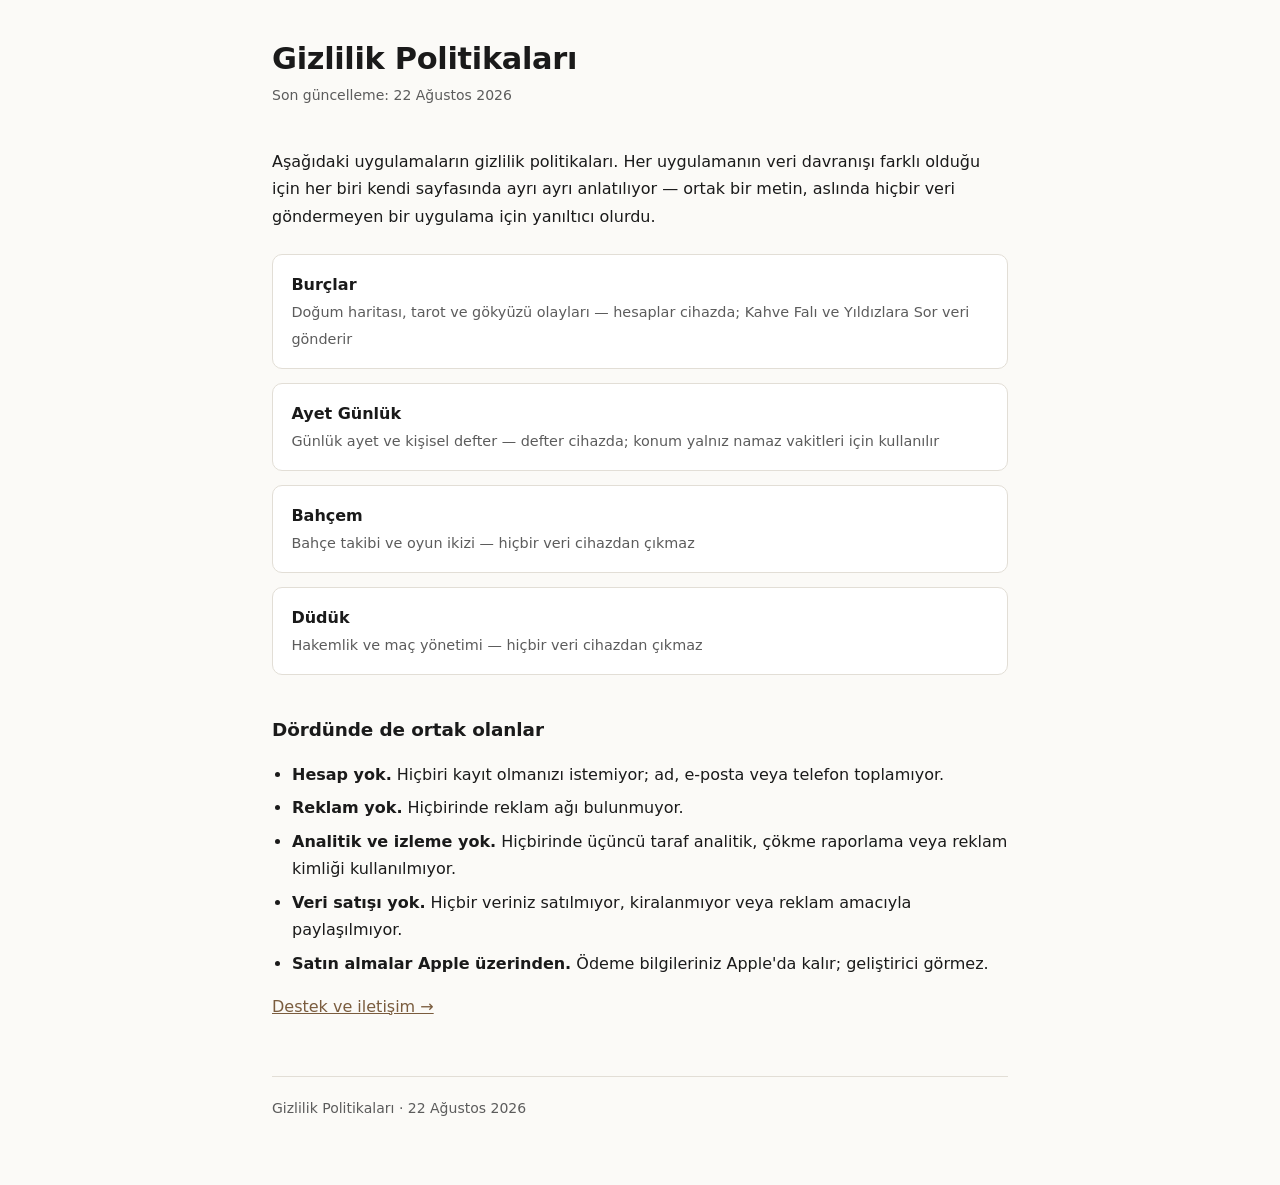
==== index.html @ ae2b989b "Dört uygulama için gizlilik sayfaları + destek sayfası İçerik ölçüldü, uydurulmadı: hangi verinin ne" ====
<!doctype html>
<html lang="tr">
<head>
<meta charset="utf-8">
<meta name="viewport" content="width=device-width, initial-scale=1">
<title>Gizlilik Politikaları</title>
<link rel="stylesheet" href="stil.css">
</head>
<body>
<main>
<header>
  <h1>Gizlilik Politikaları</h1>
  <p class="tarih">Son güncelleme: 22 Ağustos 2026</p>
</header>

<p>Aşağıdaki uygulamaların gizlilik politikaları. Her uygulamanın veri davranışı
farklı olduğu için her biri kendi sayfasında ayrı ayrı anlatılıyor — ortak bir
metin, aslında hiçbir veri göndermeyen bir uygulama için yanıltıcı olurdu.</p>

<div class="kartlar">
  <a href="burclar.html">
    <span class="ad">Burçlar</span>
    <span class="ne">Doğum haritası, tarot ve gökyüzü olayları — hesaplar cihazda; Kahve Falı ve Yıldızlara Sor veri gönderir</span>
  </a>
  <a href="ayet-gunluk.html">
    <span class="ad">Ayet Günlük</span>
    <span class="ne">Günlük ayet ve kişisel defter — defter cihazda; konum yalnız namaz vakitleri için kullanılır</span>
  </a>
  <a href="bahcem.html">
    <span class="ad">Bahçem</span>
    <span class="ne">Bahçe takibi ve oyun ikizi — hiçbir veri cihazdan çıkmaz</span>
  </a>
  <a href="duduk.html">
    <span class="ad">Düdük</span>
    <span class="ne">Hakemlik ve maç yönetimi — hiçbir veri cihazdan çıkmaz</span>
  </a>
</div>

<h2>Dördünde de ortak olanlar</h2>

<ul>
  <li><strong>Hesap yok.</strong> Hiçbiri kayıt olmanızı istemiyor; ad, e-posta veya telefon toplamıyor.</li>
  <li><strong>Reklam yok.</strong> Hiçbirinde reklam ağı bulunmuyor.</li>
  <li><strong>Analitik ve izleme yok.</strong> Hiçbirinde üçüncü taraf analitik, çökme raporlama veya reklam kimliği kullanılmıyor.</li>
  <li><strong>Veri satışı yok.</strong> Hiçbir veriniz satılmıyor, kiralanmıyor veya reklam amacıyla paylaşılmıyor.</li>
  <li><strong>Satın almalar Apple üzerinden.</strong> Ödeme bilgileriniz Apple'da kalır; geliştirici görmez.</li>
</ul>

<p><a href="destek.html">Destek ve iletişim →</a></p>

<footer>
  Gizlilik Politikaları · 22 Ağustos 2026
</footer>
</main>
</body>
</html>
---- stil.css ----
/* Ortak görsel dil — dört uygulamanın gizlilik sayfaları aynı iskeleti kullanıyor.
   Bağımlılık yok: tek dosya CSS, dış font yok, betik yok. Sayfanın kendisi de
   izleme yapmıyor; bir gizlilik sayfasının analitik çalıştırması çelişki olurdu. */

:root {
  --zemin: #fbfaf7;
  --kart: #ffffff;
  --metin: #1a1a1a;
  --soluk: #5c5c5c;
  --cizgi: #e2ded6;
  --vurgu: #7a5c3e;
  --iyi-zemin: #eef5ee;
  --iyi-cizgi: #b9d4b9;
  --uyari-zemin: #fdf4e7;
  --uyari-cizgi: #e8cfa6;
}

@media (prefers-color-scheme: dark) {
  :root {
    --zemin: #171614;
    --kart: #201f1c;
    --metin: #ecebe7;
    --soluk: #a5a29a;
    --cizgi: #34322d;
    --vurgu: #c9a87c;
    --iyi-zemin: #1c2620;
    --iyi-cizgi: #35513c;
    --uyari-zemin: #2a2318;
    --uyari-cizgi: #5c4a2e;
  }
}

* { box-sizing: border-box; }

body {
  margin: 0;
  padding: 2.5rem 1.25rem 4rem;
  background: var(--zemin);
  color: var(--metin);
  font: 16px/1.7 -apple-system, BlinkMacSystemFont, "Segoe UI", system-ui, sans-serif;
  -webkit-text-size-adjust: 100%;
}

main { max-width: 46rem; margin: 0 auto; }

header { margin-bottom: 2.5rem; }

h1 { font-size: 1.9rem; line-height: 1.25; margin: 0 0 .4rem; letter-spacing: -.01em; }
h2 { font-size: 1.15rem; margin: 2.4rem 0 .7rem; letter-spacing: -.005em; }
h3 { font-size: 1rem; margin: 1.6rem 0 .5rem; color: var(--vurgu); }

.tarih { color: var(--soluk); font-size: .875rem; margin: 0; }

.ozet {
  background: var(--iyi-zemin);
  border: 1px solid var(--iyi-cizgi);
  border-radius: 10px;
  padding: 1.1rem 1.25rem;
  margin: 1.75rem 0;
}
.ozet p { margin: .35rem 0; }
.ozet strong { font-weight: 650; }

.dikkat {
  background: var(--uyari-zemin);
  border: 1px solid var(--uyari-cizgi);
  border-radius: 10px;
  padding: 1.1rem 1.25rem;
  margin: 1.5rem 0;
}

table {
  width: 100%;
  border-collapse: collapse;
  margin: 1rem 0;
  font-size: .94rem;
}
th, td {
  text-align: left;
  padding: .6rem .7rem;
  border-bottom: 1px solid var(--cizgi);
  vertical-align: top;
}
th { font-weight: 620; color: var(--soluk); font-size: .85rem; text-transform: uppercase; letter-spacing: .03em; }

.sarmal { overflow-x: auto; }

ul { padding-left: 1.25rem; }
li { margin: .4rem 0; }

code {
  font-family: ui-monospace, SFMono-Regular, Menlo, monospace;
  font-size: .875em;
  background: var(--kart);
  border: 1px solid var(--cizgi);
  border-radius: 4px;
  padding: .1rem .35rem;
  word-break: break-all;
}

a { color: var(--vurgu); }

footer {
  margin-top: 3.5rem;
  padding-top: 1.25rem;
  border-top: 1px solid var(--cizgi);
  color: var(--soluk);
  font-size: .875rem;
}

.geri { display: inline-block; margin-bottom: 1.5rem; font-size: .9rem; }

.kartlar { display: grid; gap: .85rem; margin: 1.5rem 0; }
.kartlar a {
  display: block;
  background: var(--kart);
  border: 1px solid var(--cizgi);
  border-radius: 10px;
  padding: 1rem 1.15rem;
  text-decoration: none;
  color: var(--metin);
}
.kartlar a:hover { border-color: var(--vurgu); }
.kartlar .ad { font-weight: 640; display: block; }
.kartlar .ne { color: var(--soluk); font-size: .9rem; }
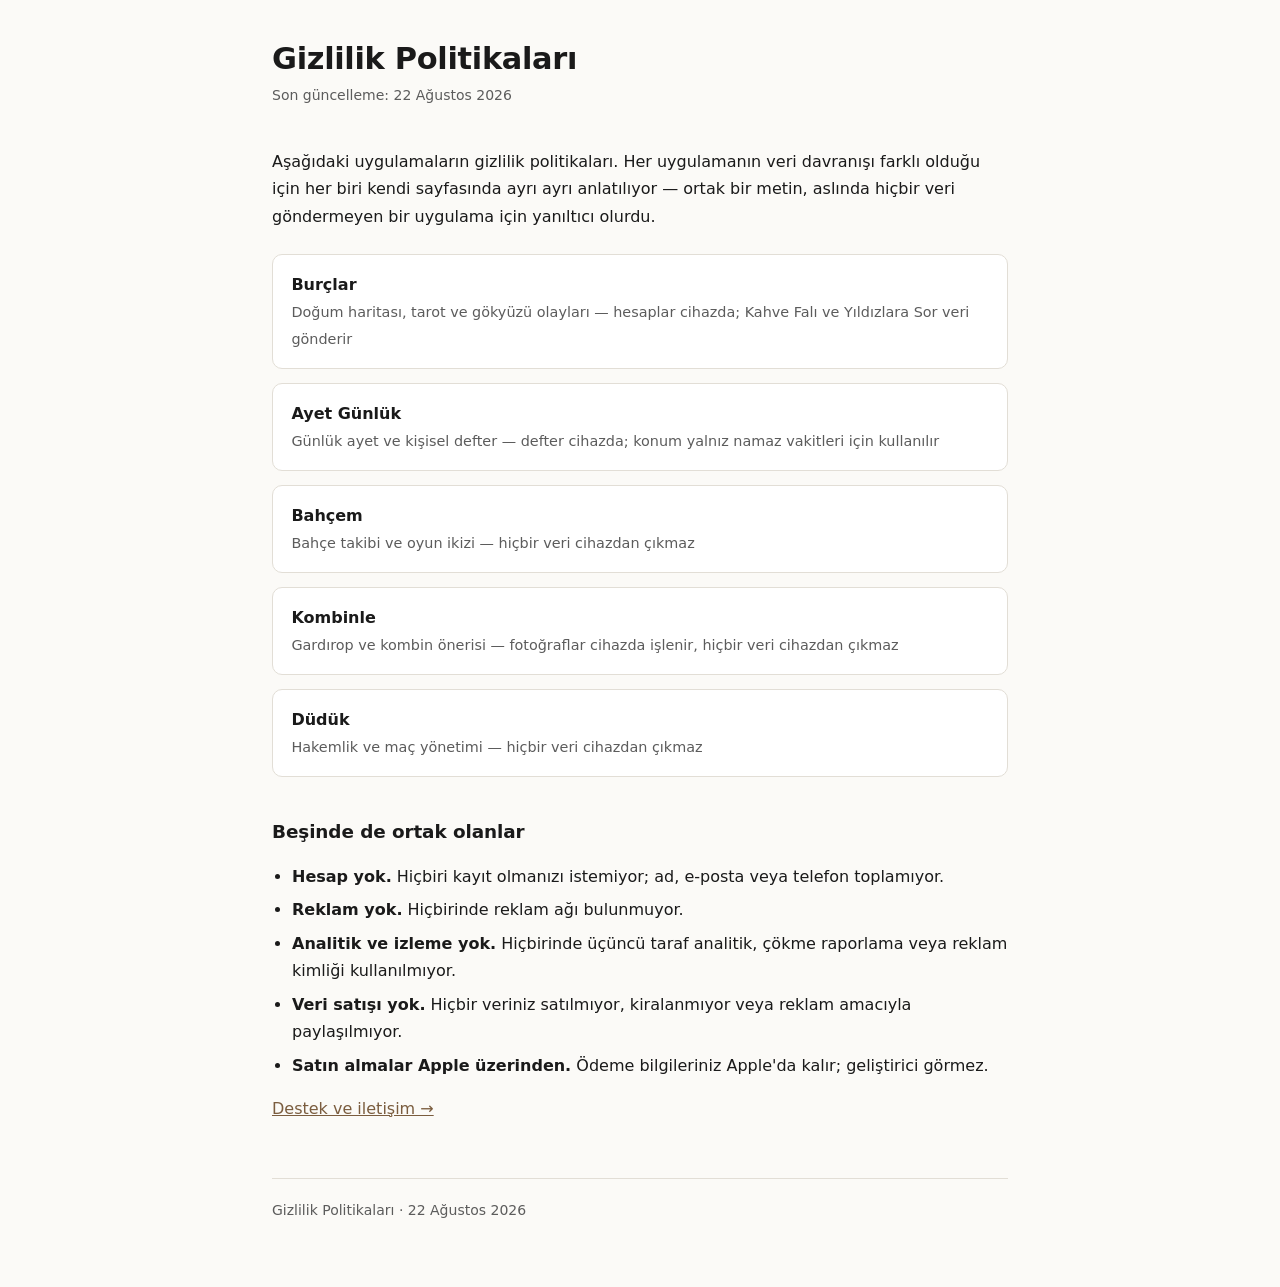
==== commit 2fcefa8a: "Kombinle gizlilik sayfası Kıyafet fotoğrafı hassas veri ve uygulama onu cihazda tutuyor; sayfa bunu " ====
--- a/index.html
+++ b/index.html
@@ -30,13 +30,17 @@
     <span class="ad">Bahçem</span>
     <span class="ne">Bahçe takibi ve oyun ikizi — hiçbir veri cihazdan çıkmaz</span>
   </a>
+  <a href="kombinle.html">
+    <span class="ad">Kombinle</span>
+    <span class="ne">Gardırop ve kombin önerisi — fotoğraflar cihazda işlenir, hiçbir veri cihazdan çıkmaz</span>
+  </a>
   <a href="duduk.html">
     <span class="ad">Düdük</span>
     <span class="ne">Hakemlik ve maç yönetimi — hiçbir veri cihazdan çıkmaz</span>
   </a>
 </div>
 
-<h2>Dördünde de ortak olanlar</h2>
+<h2>Beşinde de ortak olanlar</h2>
 
 <ul>
   <li><strong>Hesap yok.</strong> Hiçbiri kayıt olmanızı istemiyor; ad, e-posta veya telefon toplamıyor.</li>
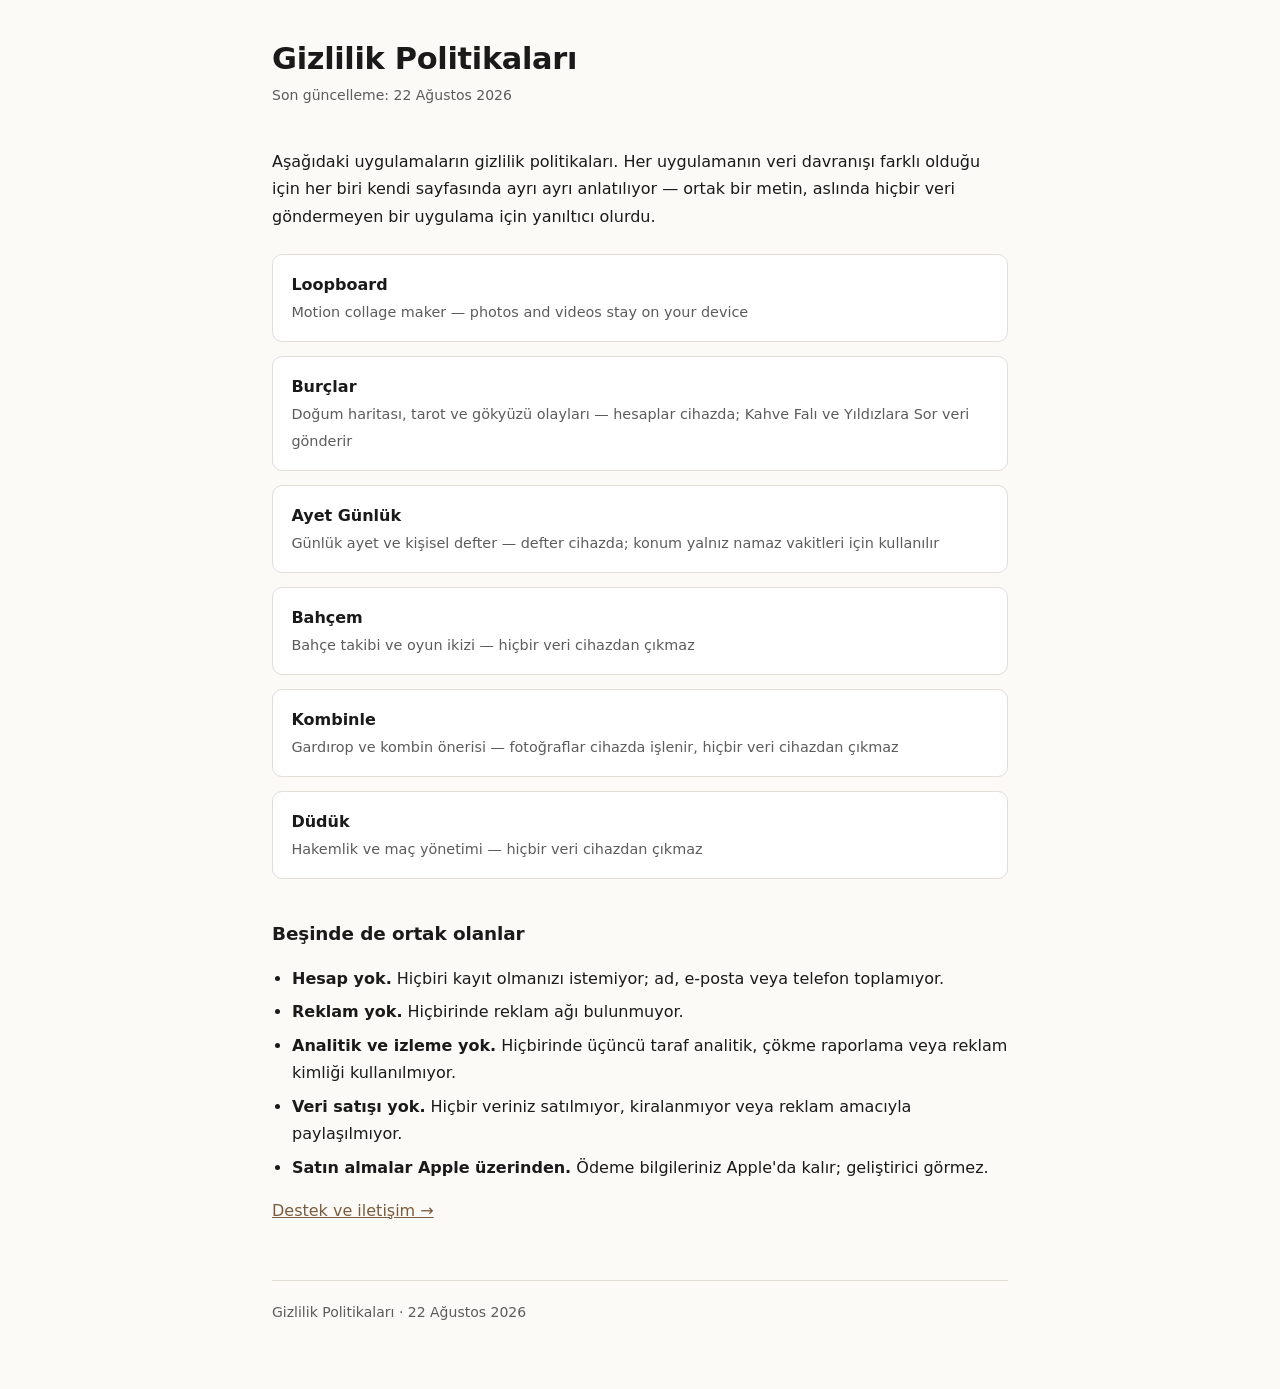
==== commit b477708a: "Loopboard gizlilik politikası Co-Authored-By: Claude Opus 5.5 (1M context) <noreply@anthropic.com>" ====
--- a/index.html
+++ b/index.html
@@ -18,6 +18,10 @@
 metin, aslında hiçbir veri göndermeyen bir uygulama için yanıltıcı olurdu.</p>
 
 <div class="kartlar">
+  <a href="loopboard.html">
+    <span class="ad">Loopboard</span>
+    <span class="ne">Motion collage maker — photos and videos stay on your device</span>
+  </a>
   <a href="burclar.html">
     <span class="ad">Burçlar</span>
     <span class="ne">Doğum haritası, tarot ve gökyüzü olayları — hesaplar cihazda; Kahve Falı ve Yıldızlara Sor veri gönderir</span>
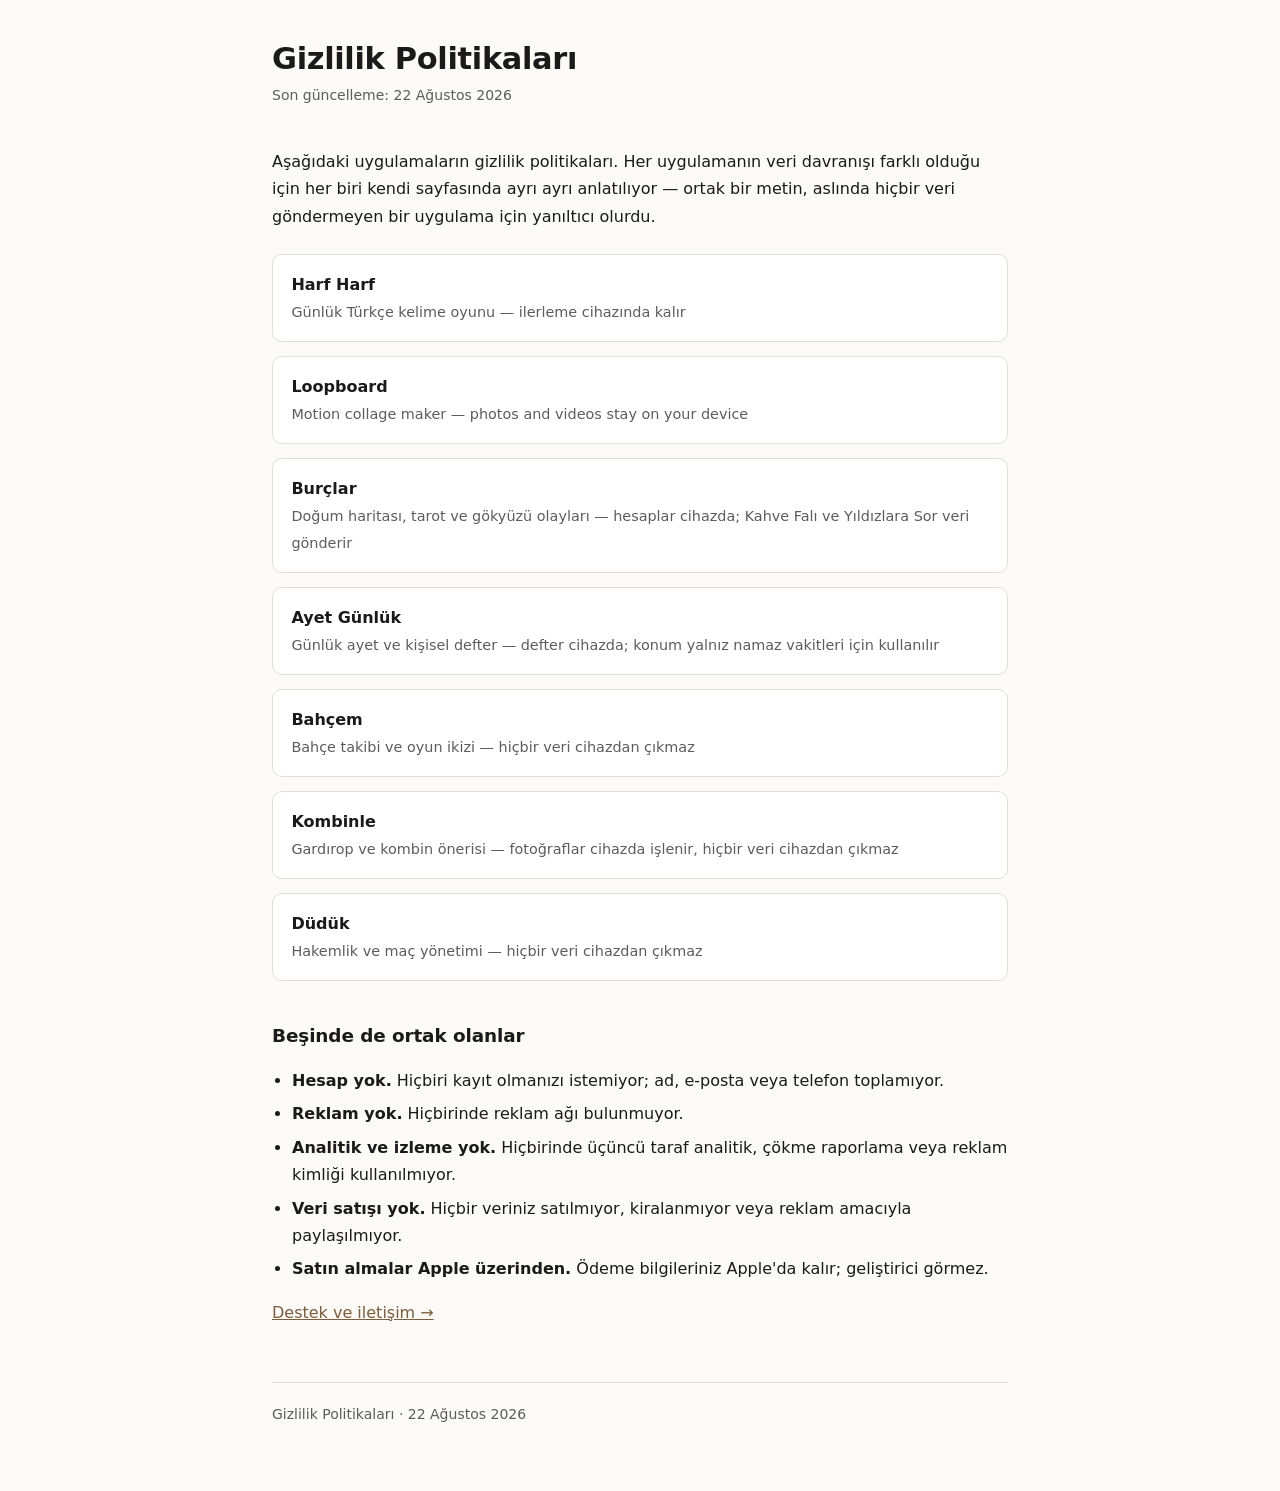
==== commit b7d4064d: "Harf Harf gizlilik politikası" ====
--- a/index.html
+++ b/index.html
@@ -18,6 +18,10 @@
 metin, aslında hiçbir veri göndermeyen bir uygulama için yanıltıcı olurdu.</p>
 
 <div class="kartlar">
+  <a href="harfharf.html">
+    <span class="ad">Harf Harf</span>
+    <span class="ne">Günlük Türkçe kelime oyunu — ilerleme cihazında kalır</span>
+  </a>
   <a href="loopboard.html">
     <span class="ad">Loopboard</span>
     <span class="ne">Motion collage maker — photos and videos stay on your device</span>
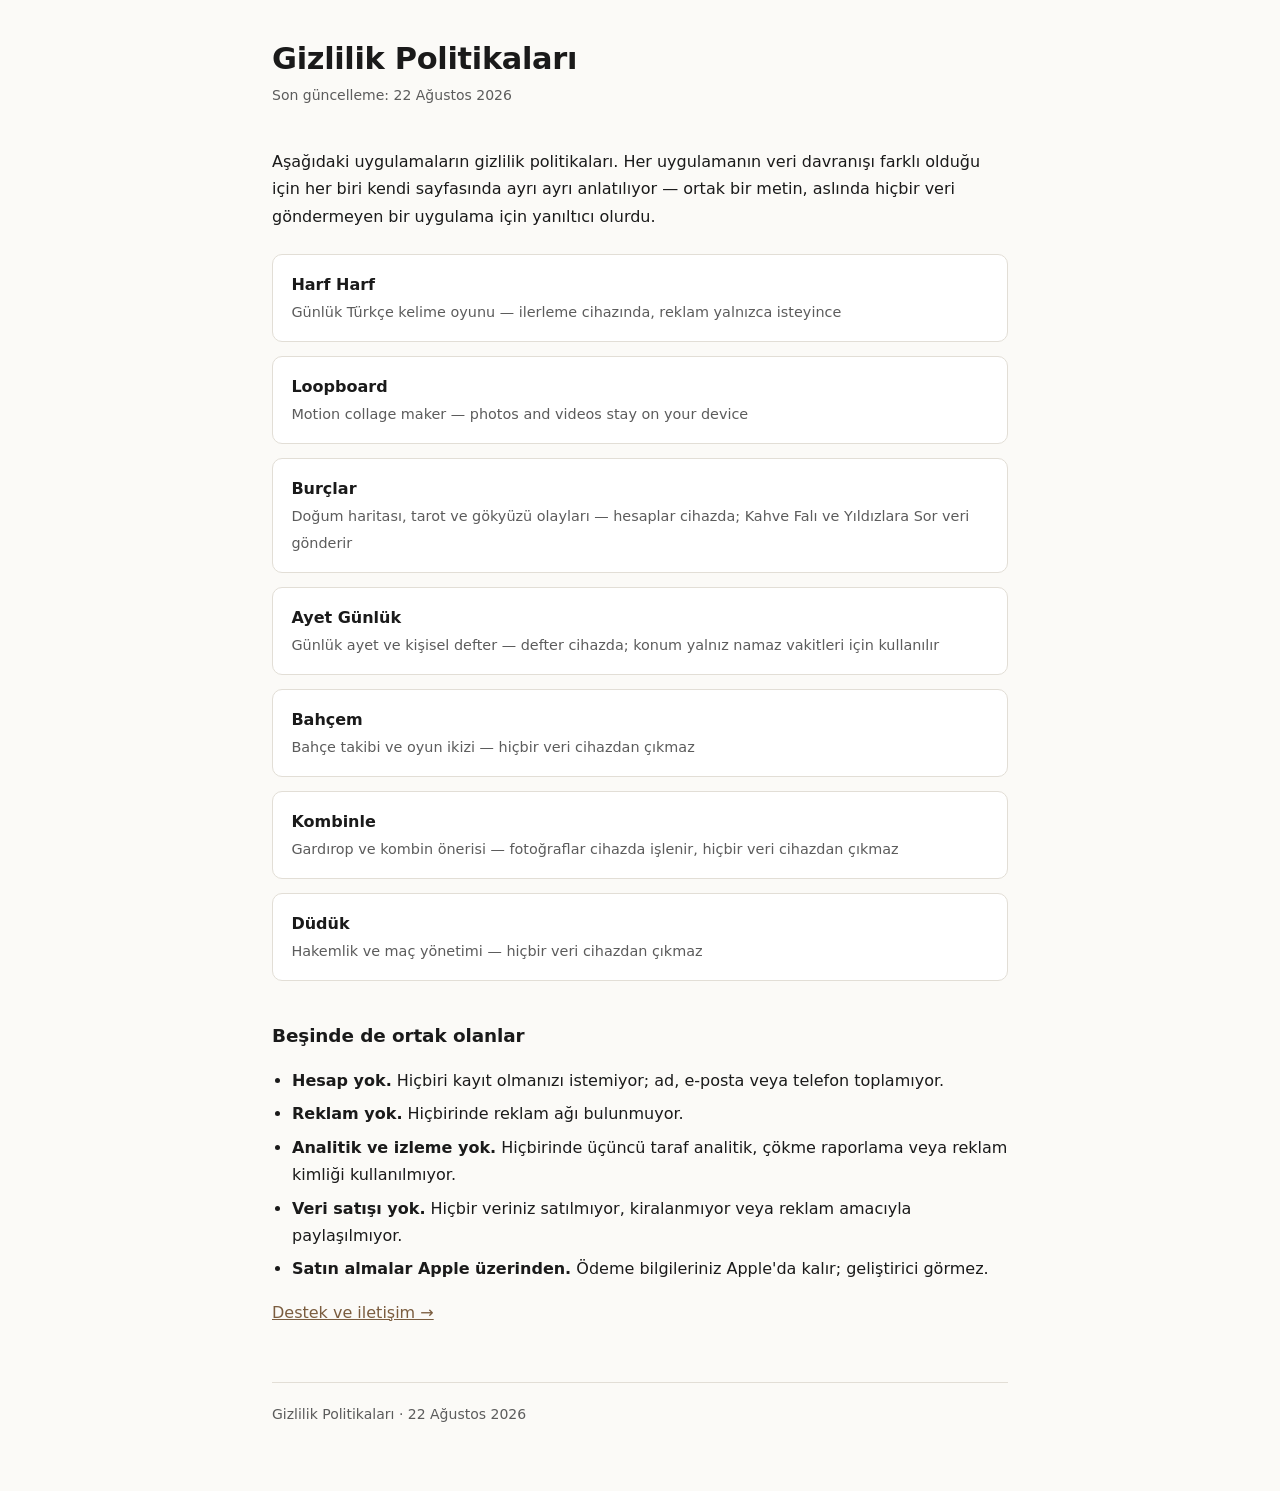
==== commit 5d959bb9: "Harf Harf: isteğe bağlı ödüllü reklam (AdMob) bölümü" ====
--- a/index.html
+++ b/index.html
@@ -20,7 +20,7 @@
 <div class="kartlar">
   <a href="harfharf.html">
     <span class="ad">Harf Harf</span>
-    <span class="ne">Günlük Türkçe kelime oyunu — ilerleme cihazında kalır</span>
+    <span class="ne">Günlük Türkçe kelime oyunu — ilerleme cihazında, reklam yalnızca isteyince</span>
   </a>
   <a href="loopboard.html">
     <span class="ad">Loopboard</span>
